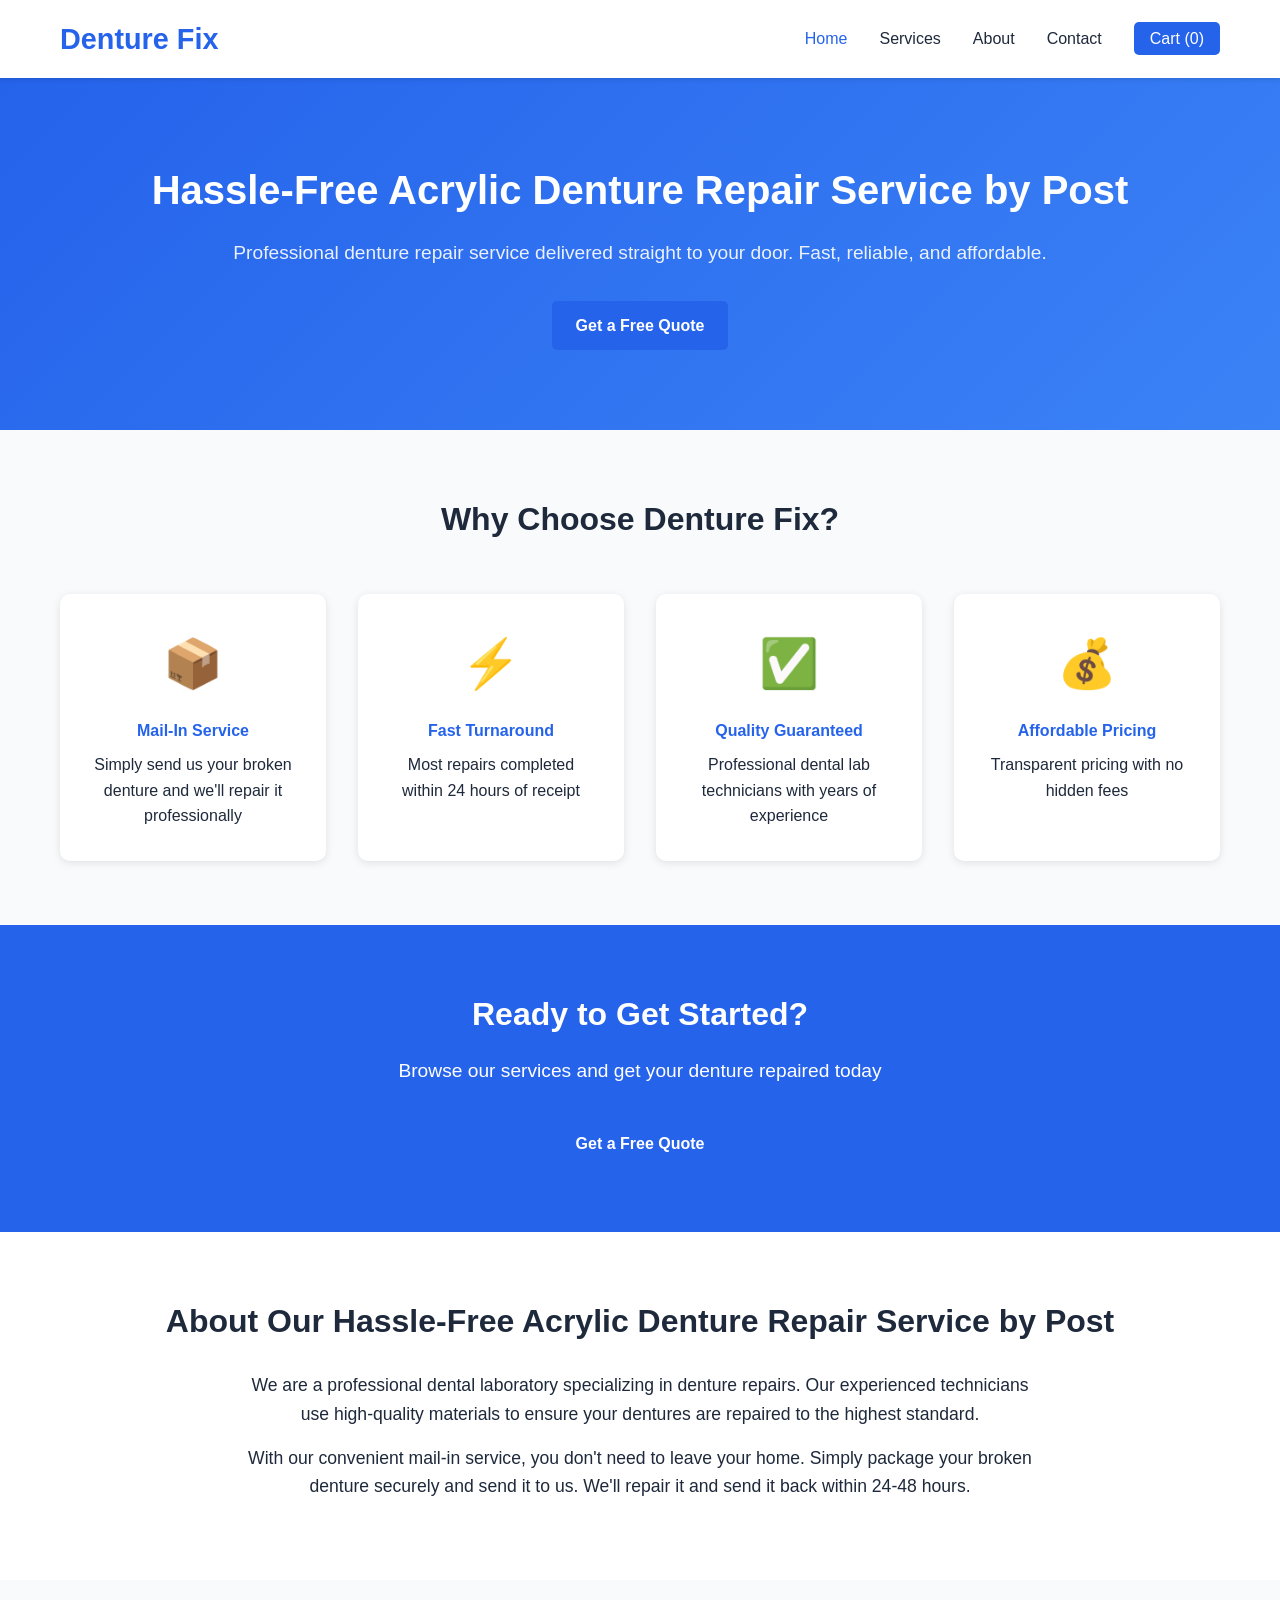
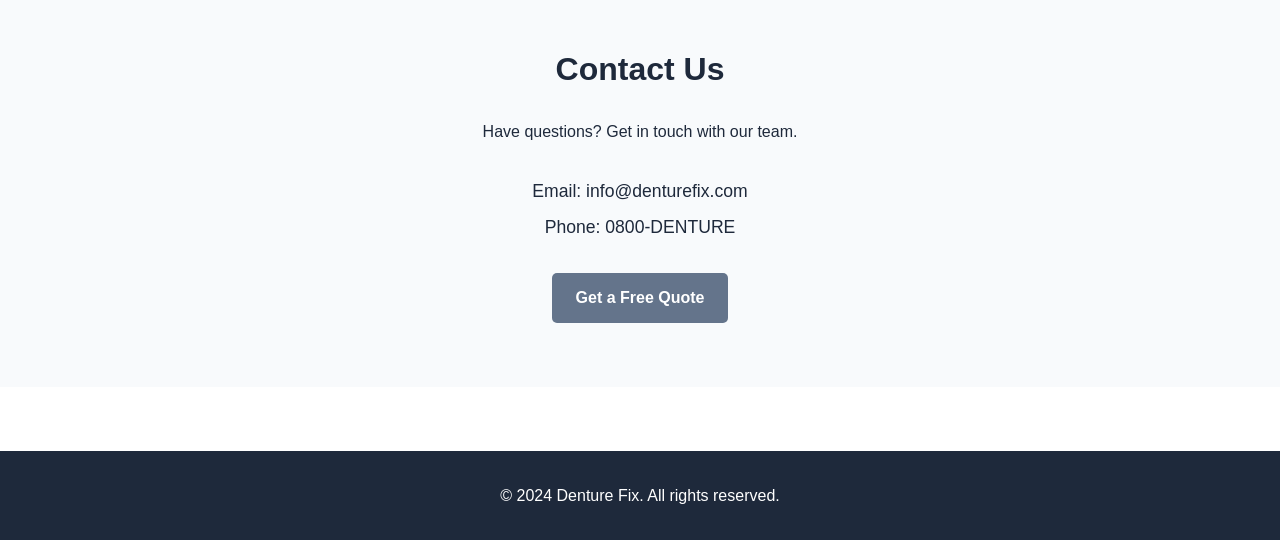
==== index.html @ 868c0411 "Add initial Denture Fix website structure Co-authored-by: PDlab107 <203109160+PDlab107@users.noreply" ====
<!DOCTYPE html>
<html lang="en">
<head>
    <meta charset="UTF-8">
    <meta name="viewport" content="width=device-width, initial-scale=1.0">
    <meta name="description" content="Hassle-Free Acrylic Denture Repair Service by Post - Professional denture repair delivered to your door">
    <title>Hassle-Free Acrylic Denture Repair Service by Post | Denture Fix</title>
    <link rel="stylesheet" href="styles.css">
</head>
<body>
    <header>
        <nav class="navbar">
            <div class="container">
                <div class="logo">
                    <h1>Denture Fix</h1>
                </div>
                <ul class="nav-menu">
                    <li><a href="index.html" class="active">Home</a></li>
                    <li><a href="services.html">Services</a></li>
                    <li><a href="#about">About</a></li>
                    <li><a href="#contact">Contact</a></li>
                    <li><a href="#" id="cart-link" class="cart-btn">Cart (<span id="cart-count">0</span>)</a></li>
                </ul>
            </div>
        </nav>
    </header>

    <main>
        <section class="hero">
            <div class="container">
                <div class="hero-content">
                    <h2>Hassle-Free Acrylic Denture Repair Service by Post</h2>
                    <p>Professional denture repair service delivered straight to your door. Fast, reliable, and affordable.</p>
                    <a href="services.html" class="btn btn-primary">Get a Free Quote</a>
                </div>
            </div>
        </section>

        <section class="features">
            <div class="container">
                <h3>Why Choose Denture Fix?</h3>
                <div class="features-grid">
                    <div class="feature-card">
                        <div class="feature-icon">📦</div>
                        <h4>Mail-In Service</h4>
                        <p>Simply send us your broken denture and we'll repair it professionally</p>
                    </div>
                    <div class="feature-card">
                        <div class="feature-icon">⚡</div>
                        <h4>Fast Turnaround</h4>
                        <p>Most repairs completed within 24 hours of receipt</p>
                    </div>
                    <div class="feature-card">
                        <div class="feature-icon">✅</div>
                        <h4>Quality Guaranteed</h4>
                        <p>Professional dental lab technicians with years of experience</p>
                    </div>
                    <div class="feature-card">
                        <div class="feature-icon">💰</div>
                        <h4>Affordable Pricing</h4>
                        <p>Transparent pricing with no hidden fees</p>
                    </div>
                </div>
            </div>
        </section>

        <section class="cta-section">
            <div class="container">
                <h3>Ready to Get Started?</h3>
                <p>Browse our services and get your denture repaired today</p>
                <a href="services.html" class="btn btn-primary">Get a Free Quote</a>
            </div>
        </section>

        <section id="about" class="about">
            <div class="container">
                <h3>About Our Hassle-Free Acrylic Denture Repair Service by Post</h3>
                <p>We are a professional dental laboratory specializing in denture repairs. Our experienced technicians use high-quality materials to ensure your dentures are repaired to the highest standard.</p>
                <p>With our convenient mail-in service, you don't need to leave your home. Simply package your broken denture securely and send it to us. We'll repair it and send it back within 24-48 hours.</p>
            </div>
        </section>

        <section id="contact" class="contact">
            <div class="container">
                <h3>Contact Us</h3>
                <p>Have questions? Get in touch with our team.</p>
                <div class="contact-info">
                    <p>Email: info@denturefix.com</p>
                    <p>Phone: 0800-DENTURE</p>
                </div>
                <a href="services.html" class="btn btn-secondary">Get a Free Quote</a>
            </div>
        </section>
    </main>

    <footer>
        <div class="container">
            <p>&copy; 2024 Denture Fix. All rights reserved.</p>
        </div>
    </footer>

    <script src="script.js"></script>
</body>
</html>
---- styles.css ----
* {
    margin: 0;
    padding: 0;
    box-sizing: border-box;
}

:root {
    --primary-color: #2563eb;
    --primary-hover: #1d4ed8;
    --secondary-color: #64748b;
    --text-color: #1e293b;
    --light-bg: #f8fafc;
    --border-color: #e2e8f0;
    --white: #ffffff;
    --success-color: #10b981;
    --danger-color: #ef4444;
}

body {
    font-family: -apple-system, BlinkMacSystemFont, 'Segoe UI', Roboto, Oxygen, Ubuntu, Cantarell, sans-serif;
    line-height: 1.6;
    color: var(--text-color);
}

.container {
    max-width: 1200px;
    margin: 0 auto;
    padding: 0 20px;
}

/* Header & Navigation */
header {
    background: var(--white);
    box-shadow: 0 2px 4px rgba(0,0,0,0.1);
    position: sticky;
    top: 0;
    z-index: 100;
}

.navbar {
    padding: 1rem 0;
}

.navbar .container {
    display: flex;
    justify-content: space-between;
    align-items: center;
}

.logo h1 {
    color: var(--primary-color);
    font-size: 1.8rem;
}

.nav-menu {
    display: flex;
    list-style: none;
    gap: 2rem;
    align-items: center;
}

.nav-menu a {
    text-decoration: none;
    color: var(--text-color);
    font-weight: 500;
    transition: color 0.3s;
}

.nav-menu a:hover,
.nav-menu a.active {
    color: var(--primary-color);
}

.cart-btn {
    background: var(--primary-color);
    color: var(--white) !important;
    padding: 0.5rem 1rem;
    border-radius: 5px;
}

/* Hero Section */
.hero {
    background: linear-gradient(135deg, var(--primary-color), #3b82f6);
    color: var(--white);
    padding: 5rem 0;
    text-align: center;
}

.hero h2 {
    font-size: 2.5rem;
    margin-bottom: 1rem;
}

.hero p {
    font-size: 1.2rem;
    margin-bottom: 2rem;
    opacity: 0.9;
}

/* Buttons */
.btn {
    display: inline-block;
    padding: 0.75rem 1.5rem;
    border-radius: 5px;
    text-decoration: none;
    font-weight: 600;
    transition: all 0.3s;
    border: none;
    cursor: pointer;
    font-size: 1rem;
}

.btn-primary {
    background: var(--primary-color);
    color: var(--white);
}

.btn-primary:hover {
    background: var(--primary-hover);
    transform: translateY(-2px);
}

.btn-secondary {
    background: var(--secondary-color);
    color: var(--white);
}

.btn-secondary:hover {
    background: #475569;
}

.btn-block {
    width: 100%;
    display: block;
    margin-top: 1rem;
}

/* Features Section */
.features {
    padding: 4rem 0;
    background: var(--light-bg);
}

.features h3 {
    text-align: center;
    font-size: 2rem;
    margin-bottom: 3rem;
}

.features-grid {
    display: grid;
    grid-template-columns: repeat(auto-fit, minmax(250px, 1fr));
    gap: 2rem;
}

.feature-card {
    background: var(--white);
    padding: 2rem;
    border-radius: 10px;
    text-align: center;
    box-shadow: 0 2px 8px rgba(0,0,0,0.1);
    transition: transform 0.3s;
}

.feature-card:hover {
    transform: translateY(-5px);
}

.feature-icon {
    font-size: 3rem;
    margin-bottom: 1rem;
}

.feature-card h4 {
    margin-bottom: 0.5rem;
    color: var(--primary-color);
}

/* CTA Section */
.cta-section {
    padding: 4rem 0;
    text-align: center;
    background: var(--primary-color);
    color: var(--white);
}

.cta-section h3 {
    font-size: 2rem;
    margin-bottom: 1rem;
}

.cta-section p {
    font-size: 1.2rem;
    margin-bottom: 2rem;
}

/* About & Contact Sections */
.about,
.contact {
    padding: 4rem 0;
}

.about h3,
.contact h3 {
    font-size: 2rem;
    margin-bottom: 1.5rem;
    text-align: center;
}

.about p {
    max-width: 800px;
    margin: 0 auto 1rem;
    text-align: center;
    font-size: 1.1rem;
}

.contact {
    background: var(--light-bg);
    text-align: center;
}

.contact-info {
    margin: 2rem 0;
}

.contact-info p {
    font-size: 1.1rem;
    margin: 0.5rem 0;
}

/* Page Header */
.page-header {
    background: var(--primary-color);
    color: var(--white);
    padding: 3rem 0;
    text-align: center;
}

.page-header h2 {
    font-size: 2.5rem;
    margin-bottom: 0.5rem;
}

/* Services Grid */
.services-list {
    padding: 4rem 0;
}

.services-grid {
    display: grid;
    grid-template-columns: repeat(auto-fit, minmax(300px, 1fr));
    gap: 2rem;
}

.service-card {
    background: var(--white);
    border: 1px solid var(--border-color);
    border-radius: 10px;
    overflow: hidden;
    transition: box-shadow 0.3s;
}

.service-card:hover {
    box-shadow: 0 4px 12px rgba(0,0,0,0.15);
}

.service-image {
    background: var(--light-bg);
    height: 200px;
    display: flex;
    align-items: center;
    justify-content: center;
}

.placeholder-img {
    font-size: 5rem;
}

.service-card h3 {
    padding: 1.5rem 1.5rem 0.5rem;
    color: var(--primary-color);
}

.service-description {
    padding: 0 1.5rem;
    color: var(--secondary-color);
}

.service-price {
    padding: 1rem 1.5rem;
    font-size: 1.5rem;
    font-weight: bold;
    color: var(--primary-color);
}

.service-card .btn {
    width: calc(100% - 3rem);
    margin: 0 1.5rem 1.5rem;
}

/* How It Works */
.how-it-works {
    padding: 4rem 0;
    background: var(--light-bg);
}

.how-it-works h3 {
    text-align: center;
    font-size: 2rem;
    margin-bottom: 3rem;
}

.steps {
    display: grid;
    grid-template-columns: repeat(auto-fit, minmax(250px, 1fr));
    gap: 2rem;
}

.step {
    text-align: center;
}

.step-number {
    width: 60px;
    height: 60px;
    background: var(--primary-color);
    color: var(--white);
    border-radius: 50%;
    display: flex;
    align-items: center;
    justify-content: center;
    font-size: 1.5rem;
    font-weight: bold;
    margin: 0 auto 1rem;
}

.step h4 {
    margin-bottom: 0.5rem;
    color: var(--primary-color);
}

/* Cart Page */
.cart-content {
    padding: 3rem 0;
    min-height: 400px;
}

.cart-items {
    margin-bottom: 2rem;
}

.cart-item {
    display: flex;
    align-items: center;
    justify-content: space-between;
    padding: 1.5rem;
    background: var(--white);
    border: 1px solid var(--border-color);
    border-radius: 10px;
    margin-bottom: 1rem;
}

.cart-item-info {
    flex: 1;
}

.cart-item-info h4 {
    margin-bottom: 0.5rem;
    color: var(--primary-color);
}

.cart-item-price {
    font-size: 1.2rem;
    font-weight: bold;
    margin-right: 2rem;
}

.cart-item-remove {
    background: var(--danger-color);
    color: var(--white);
    border: none;
    padding: 0.5rem 1rem;
    border-radius: 5px;
    cursor: pointer;
    font-weight: 600;
}

.cart-item-remove:hover {
    background: #dc2626;
}

.cart-empty {
    text-align: center;
    padding: 3rem;
}

.cart-empty p {
    font-size: 1.2rem;
    margin-bottom: 2rem;
    color: var(--secondary-color);
}

.cart-summary {
    background: var(--light-bg);
    padding: 2rem;
    border-radius: 10px;
    max-width: 400px;
    margin-left: auto;
}

.summary-row {
    display: flex;
    justify-content: space-between;
    margin-bottom: 1rem;
    font-size: 1.1rem;
}

.summary-row.total {
    border-top: 2px solid var(--border-color);
    padding-top: 1rem;
    font-size: 1.3rem;
    font-weight: bold;
    color: var(--primary-color);
}

/* Footer */
footer {
    background: var(--text-color);
    color: var(--white);
    padding: 2rem 0;
    text-align: center;
    margin-top: 4rem;
}

/* Responsive */
@media (max-width: 768px) {
    .nav-menu {
        gap: 1rem;
        font-size: 0.9rem;
    }

    .hero h2 {
        font-size: 1.8rem;
    }

    .features-grid,
    .services-grid,
    .steps {
        grid-template-columns: 1fr;
    }

    .cart-item {
        flex-direction: column;
        align-items: flex-start;
        gap: 1rem;
    }

    .cart-item-price {
        margin-right: 0;
    }
}
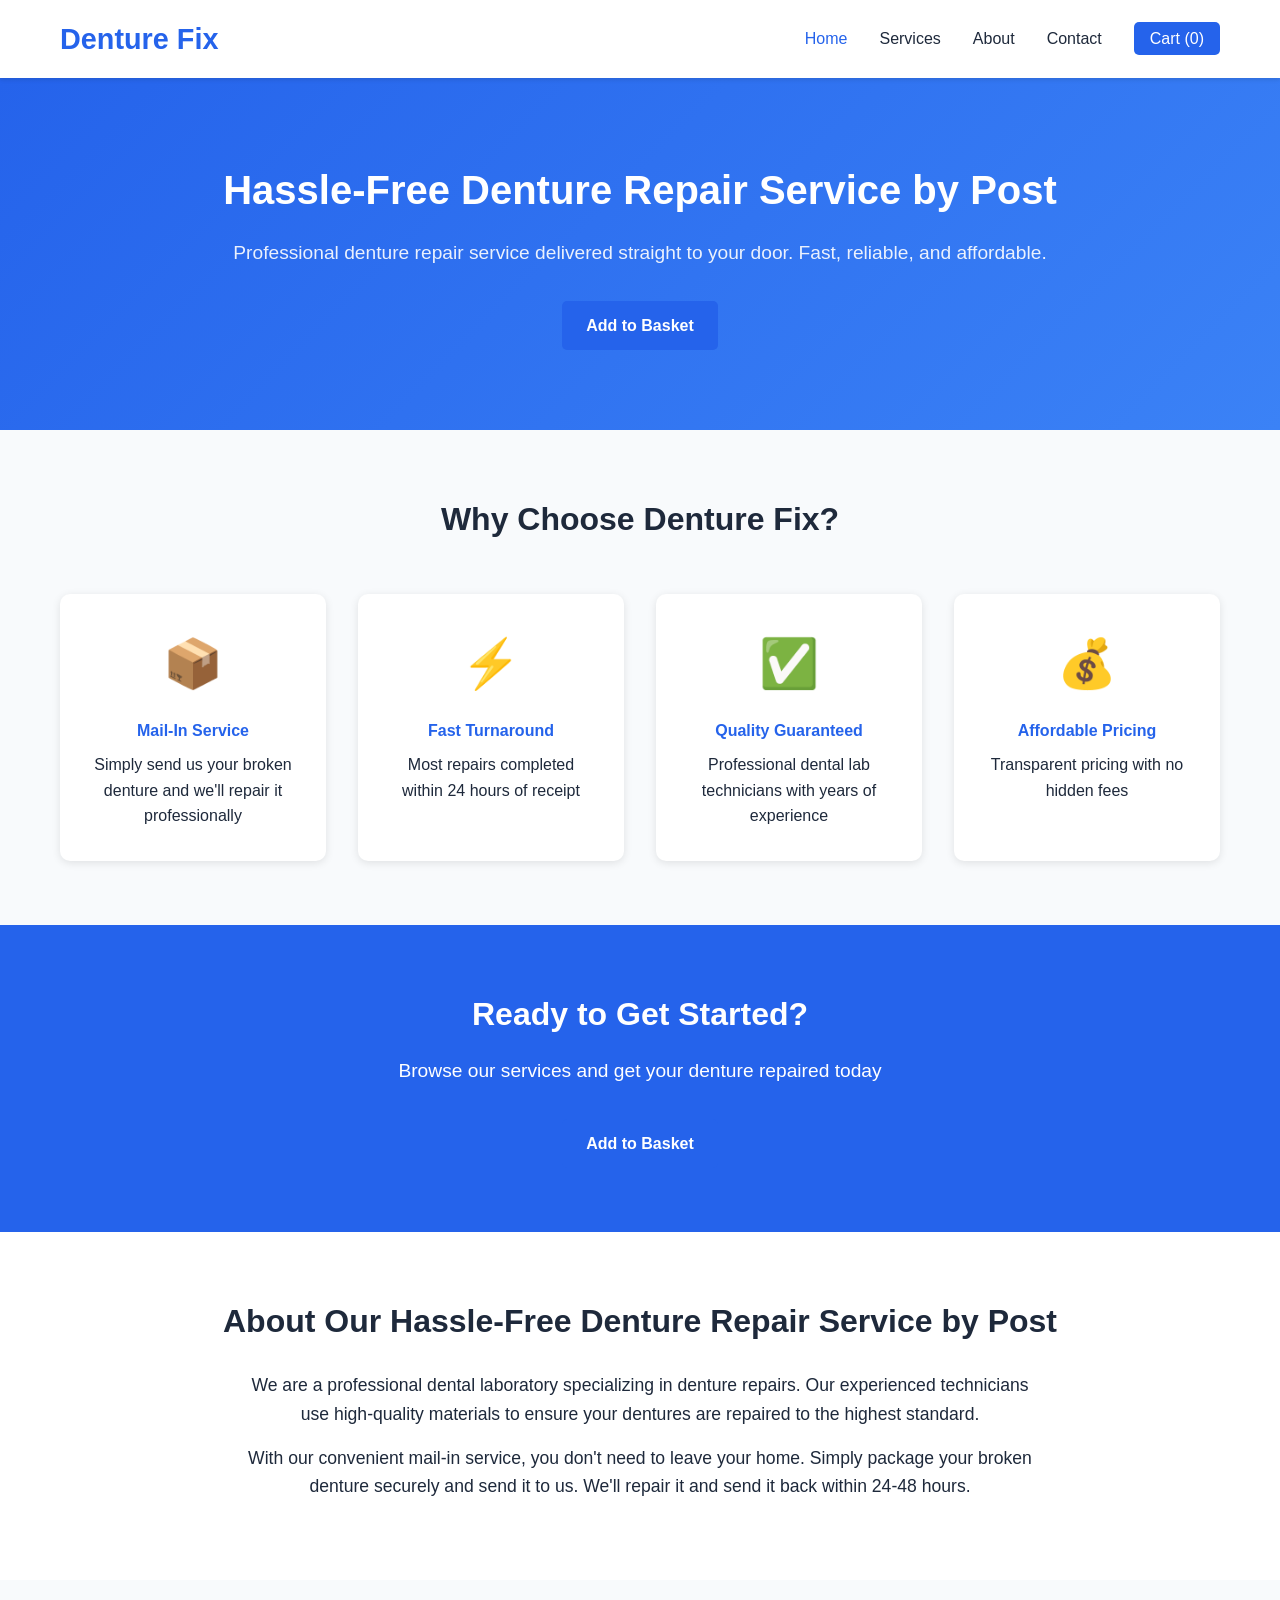
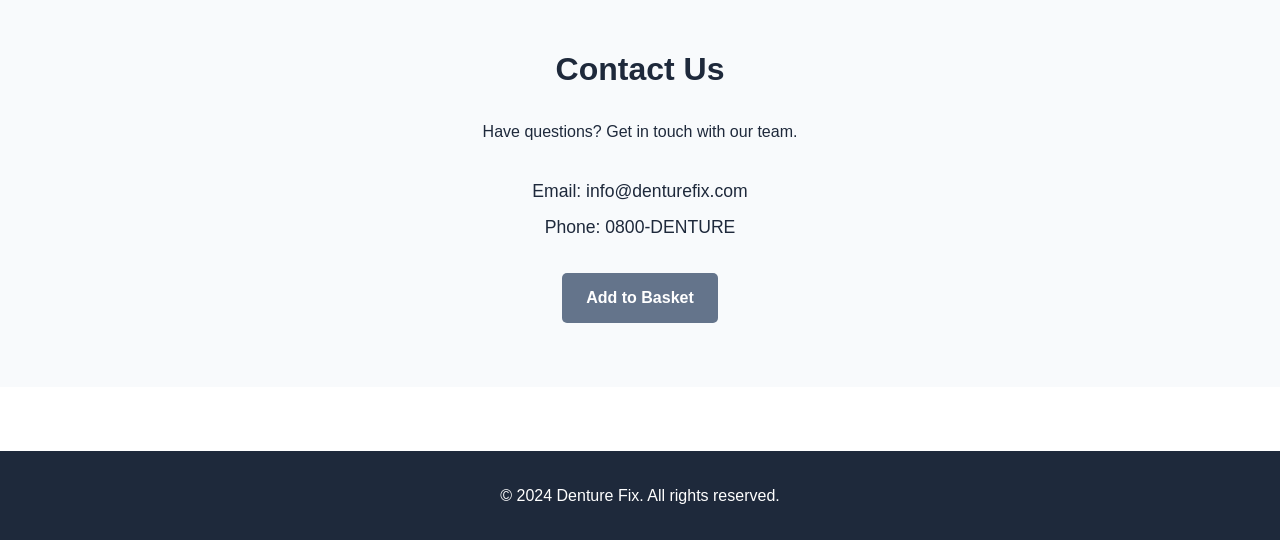
==== commit 5802e4b3: "Update copy and add Shopify integration preparation Co-authored-by: PDlab107 <203109160+PDlab107@use" ====
--- a/index.html
+++ b/index.html
@@ -3,8 +3,8 @@
 <head>
     <meta charset="UTF-8">
     <meta name="viewport" content="width=device-width, initial-scale=1.0">
-    <meta name="description" content="Hassle-Free Acrylic Denture Repair Service by Post - Professional denture repair delivered to your door">
-    <title>Hassle-Free Acrylic Denture Repair Service by Post | Denture Fix</title>
+    <meta name="description" content="Hassle-Free Denture Repair Service by Post - Professional denture repair delivered to your door">
+    <title>Hassle-Free Denture Repair Service by Post | Denture Fix</title>
     <link rel="stylesheet" href="styles.css">
 </head>
 <body>
@@ -29,9 +29,9 @@
         <section class="hero">
             <div class="container">
                 <div class="hero-content">
-                    <h2>Hassle-Free Acrylic Denture Repair Service by Post</h2>
+                    <h2>Hassle-Free Denture Repair Service by Post</h2>
                     <p>Professional denture repair service delivered straight to your door. Fast, reliable, and affordable.</p>
-                    <a href="services.html" class="btn btn-primary">Get a Free Quote</a>
+                    <a href="services.html" class="btn btn-primary">Add to Basket</a>
                 </div>
             </div>
         </section>
@@ -68,13 +68,13 @@
             <div class="container">
                 <h3>Ready to Get Started?</h3>
                 <p>Browse our services and get your denture repaired today</p>
-                <a href="services.html" class="btn btn-primary">Get a Free Quote</a>
+                <a href="services.html" class="btn btn-primary">Add to Basket</a>
             </div>
         </section>
 
         <section id="about" class="about">
             <div class="container">
-                <h3>About Our Hassle-Free Acrylic Denture Repair Service by Post</h3>
+                <h3>About Our Hassle-Free Denture Repair Service by Post</h3>
                 <p>We are a professional dental laboratory specializing in denture repairs. Our experienced technicians use high-quality materials to ensure your dentures are repaired to the highest standard.</p>
                 <p>With our convenient mail-in service, you don't need to leave your home. Simply package your broken denture securely and send it to us. We'll repair it and send it back within 24-48 hours.</p>
             </div>
@@ -88,7 +88,7 @@
                     <p>Email: info@denturefix.com</p>
                     <p>Phone: 0800-DENTURE</p>
                 </div>
-                <a href="services.html" class="btn btn-secondary">Get a Free Quote</a>
+                <a href="services.html" class="btn btn-secondary">Add to Basket</a>
             </div>
         </section>
     </main>
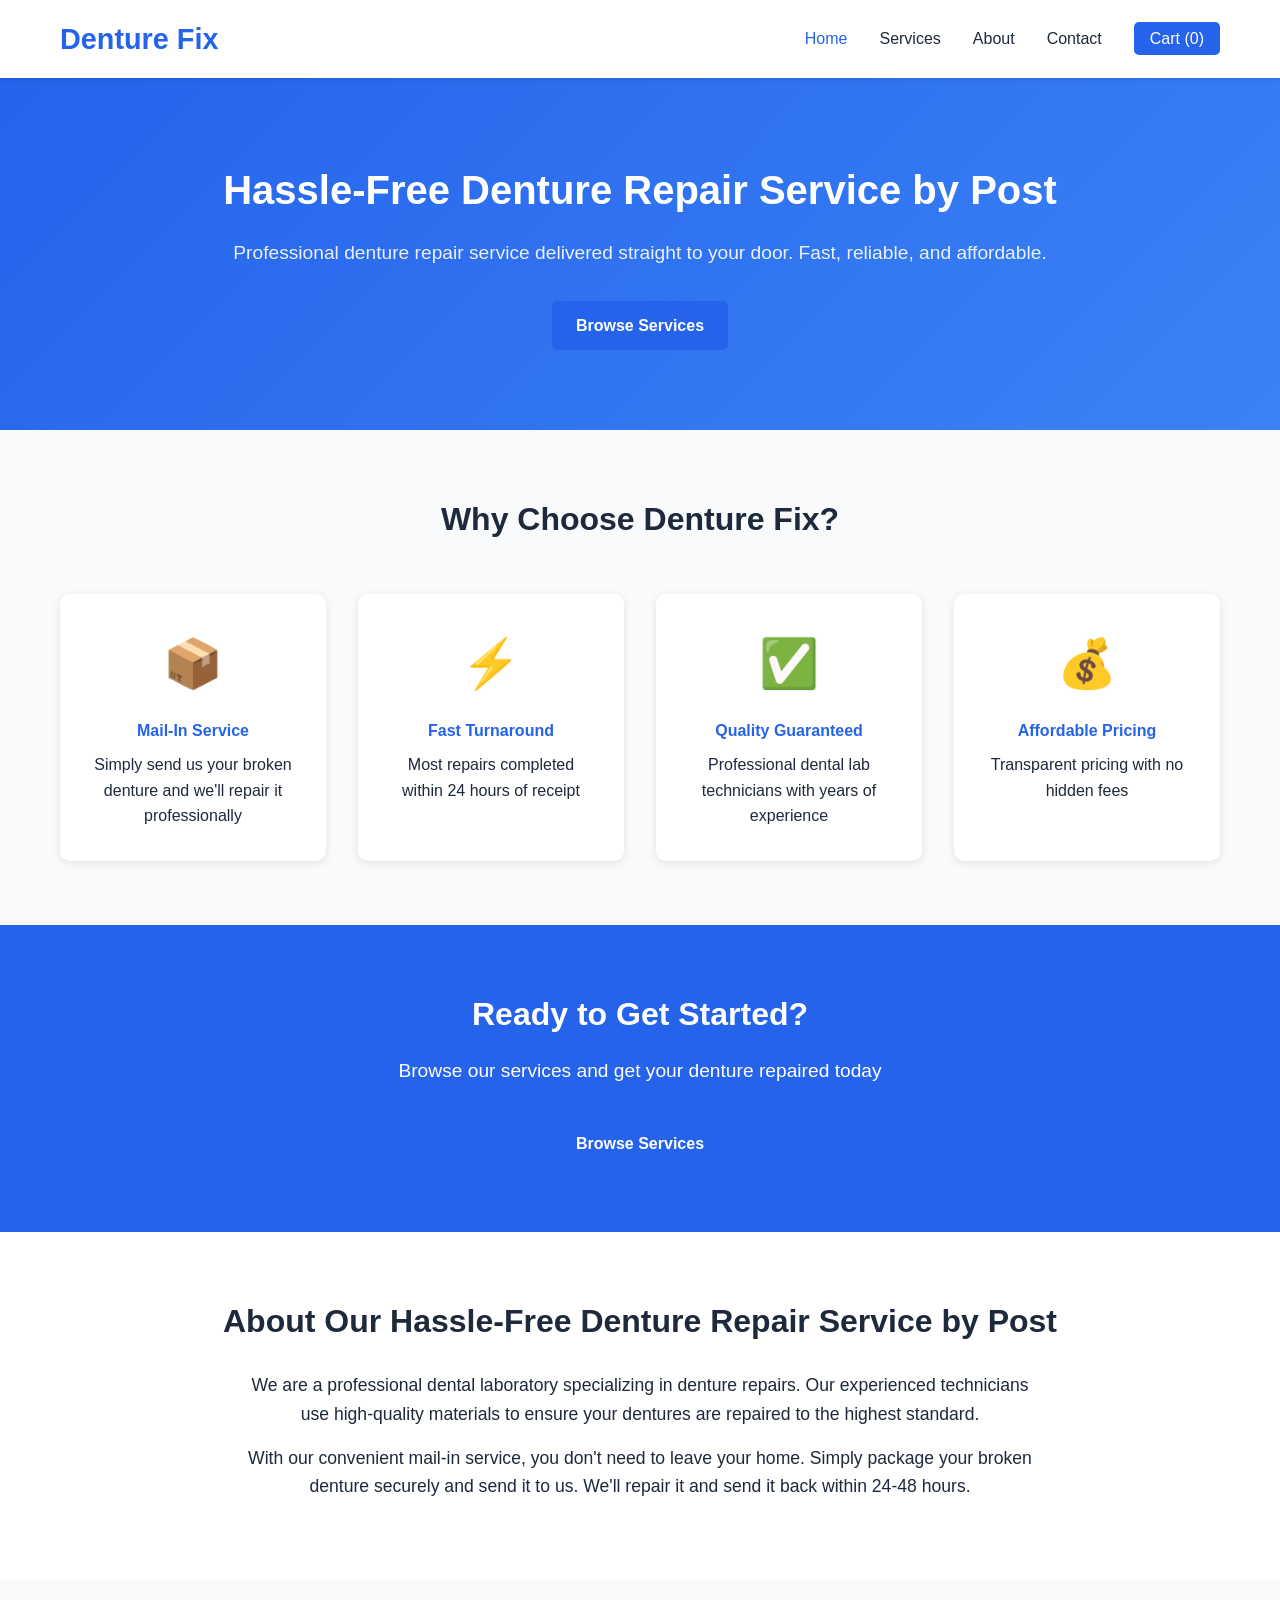
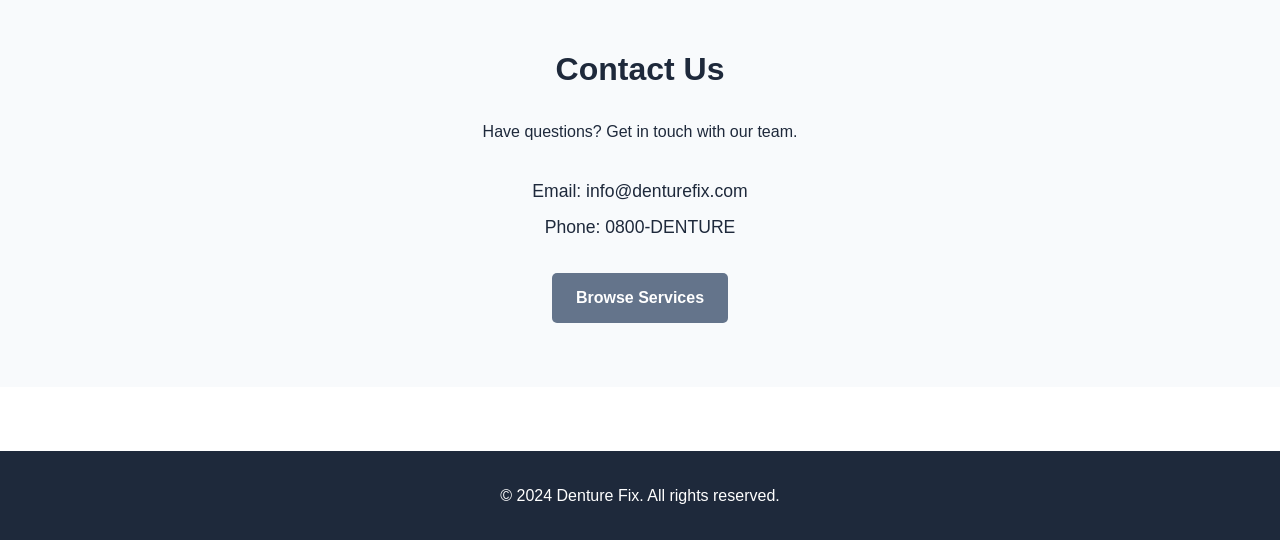
==== commit 2e3f585a: "Fix homepage button labels and cart link Co-authored-by: PDlab107 <203109160+PDlab107@users.noreply." ====
--- a/index.html
+++ b/index.html
@@ -19,7 +19,7 @@
                     <li><a href="services.html">Services</a></li>
                     <li><a href="#about">About</a></li>
                     <li><a href="#contact">Contact</a></li>
-                    <li><a href="#" id="cart-link" class="cart-btn">Cart (<span id="cart-count">0</span>)</a></li>
+                    <li><a href="cart.html" id="cart-link" class="cart-btn">Cart (<span id="cart-count">0</span>)</a></li>
                 </ul>
             </div>
         </nav>
@@ -31,7 +31,7 @@
                 <div class="hero-content">
                     <h2>Hassle-Free Denture Repair Service by Post</h2>
                     <p>Professional denture repair service delivered straight to your door. Fast, reliable, and affordable.</p>
-                    <a href="services.html" class="btn btn-primary">Add to Basket</a>
+                    <a href="services.html" class="btn btn-primary">Browse Services</a>
                 </div>
             </div>
         </section>
@@ -68,7 +68,7 @@
             <div class="container">
                 <h3>Ready to Get Started?</h3>
                 <p>Browse our services and get your denture repaired today</p>
-                <a href="services.html" class="btn btn-primary">Add to Basket</a>
+                <a href="services.html" class="btn btn-primary">Browse Services</a>
             </div>
         </section>
 
@@ -88,7 +88,7 @@
                     <p>Email: info@denturefix.com</p>
                     <p>Phone: 0800-DENTURE</p>
                 </div>
-                <a href="services.html" class="btn btn-secondary">Add to Basket</a>
+                <a href="services.html" class="btn btn-secondary">Browse Services</a>
             </div>
         </section>
     </main>
